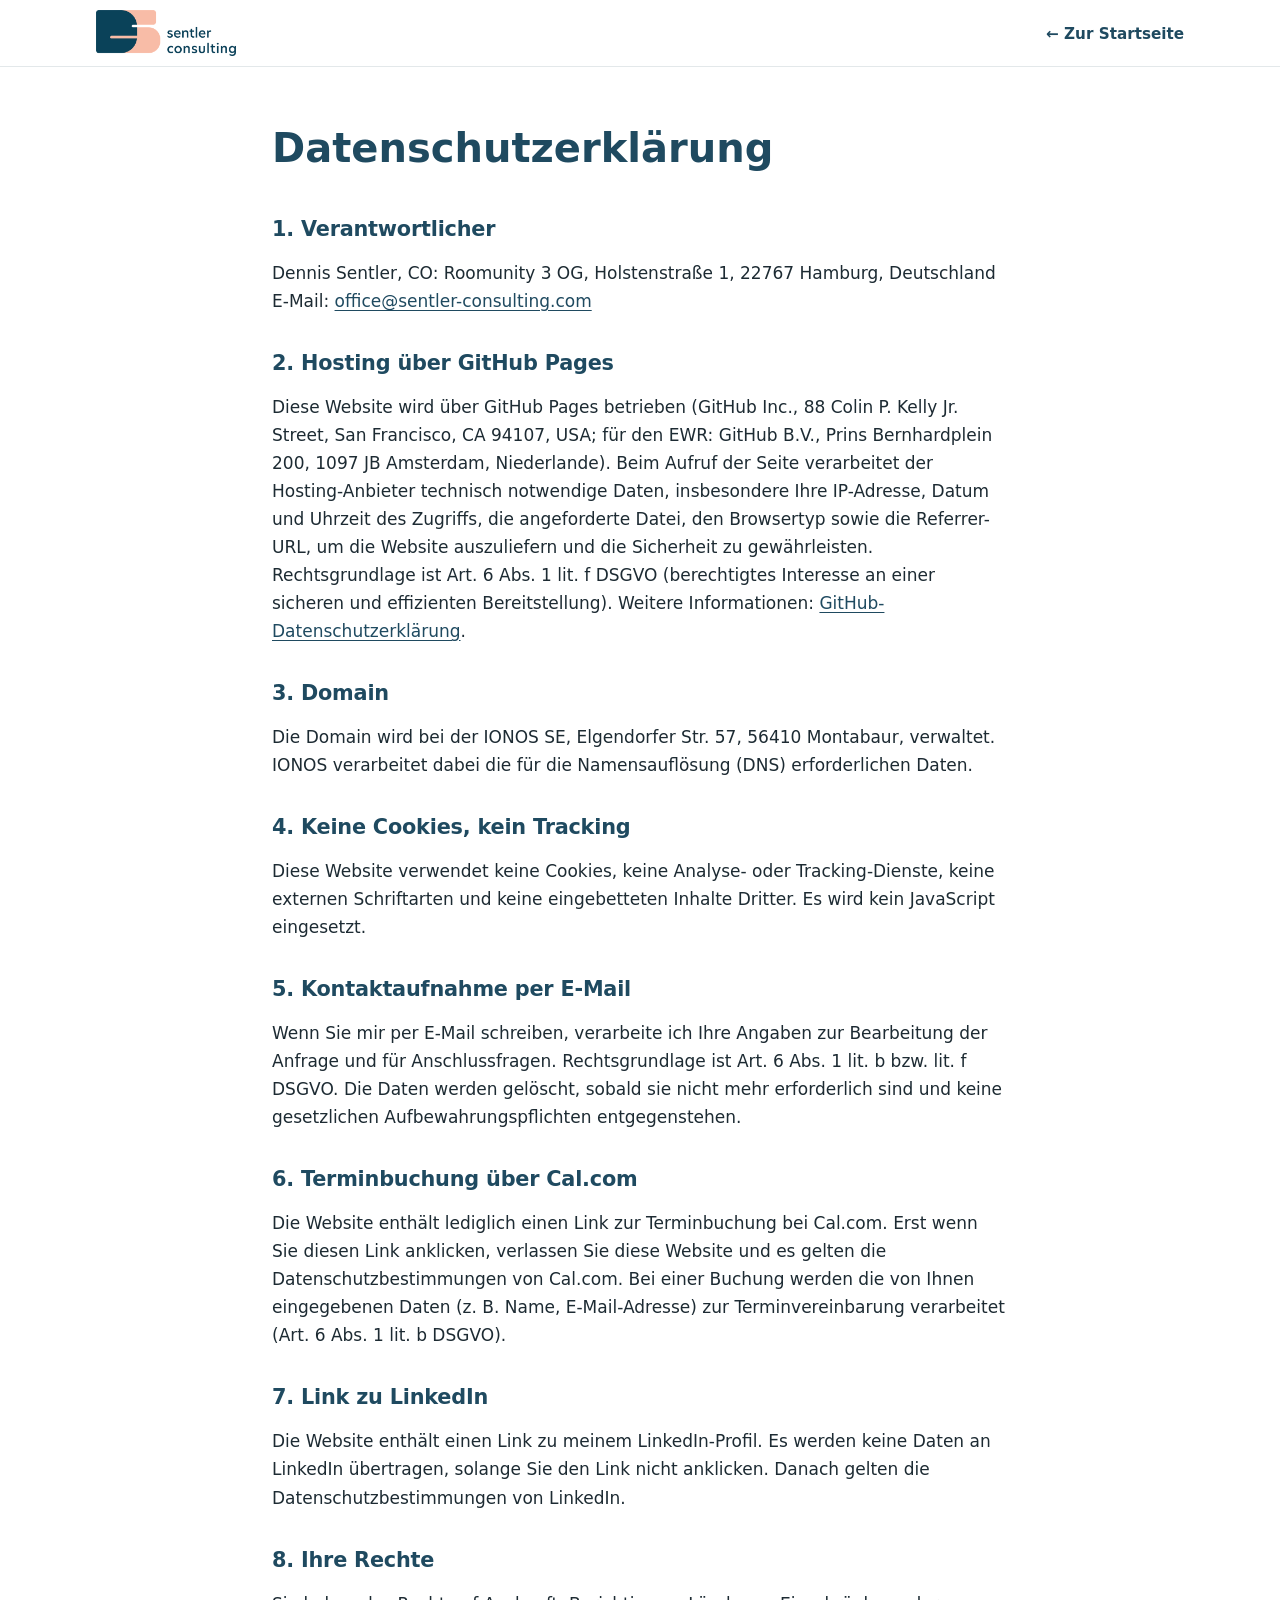
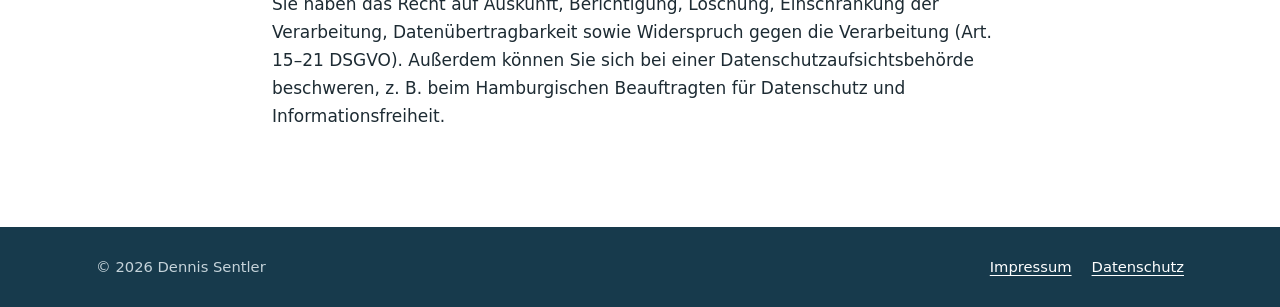
==== datenschutz.html @ a70841e4 "first commit" ====
<!DOCTYPE html>
<html lang="de">
<head>
  <meta charset="utf-8">
  <meta name="viewport" content="width=device-width, initial-scale=1">
  <title>Datenschutzerklärung – Dennis Sentler</title>
  <meta name="robots" content="noindex">
  <link rel="icon" type="image/png" href="assets/logo-mark.png">
  <link rel="stylesheet" href="styles.css">
</head>
<body>
  <header class="site-header">
    <div class="wrap">
      <a class="brand" href="index.html" aria-label="Zur Startseite"><picture><source media="(max-width: 40rem)" srcset="assets/logo-mark.png" width="400" height="271"><img src="assets/logo.png" alt="Sentler Consulting" width="1000" height="332"></picture></a>
      <nav aria-label="Hauptnavigation"><ul><li><a href="index.html">← Zur Startseite</a></li></ul></nav>
    </div>
  </header>
  <main class="wrap legal">
    <h1>Datenschutzerklärung</h1>

    <h2>1. Verantwortlicher</h2>
    <p>Dennis Sentler, CO: Roomunity 3 OG, Holstenstraße 1, 22767 Hamburg, Deutschland<br>
    E-Mail: <a href="mailto:office@sentler-consulting.com">office@sentler-consulting.com</a></p>

    <h2>2. Hosting über GitHub Pages</h2>
    <p>Diese Website wird über GitHub Pages betrieben (GitHub Inc., 88 Colin P. Kelly Jr. Street, San Francisco, CA 94107, USA; für den EWR: GitHub B.V., Prins Bernhardplein 200, 1097 JB Amsterdam, Niederlande). Beim Aufruf der Seite verarbeitet der Hosting-Anbieter technisch notwendige Daten, insbesondere Ihre IP-Adresse, Datum und Uhrzeit des Zugriffs, die angeforderte Datei, den Browsertyp sowie die Referrer-URL, um die Website auszuliefern und die Sicherheit zu gewährleisten. Rechtsgrundlage ist Art. 6 Abs. 1 lit. f DSGVO (berechtigtes Interesse an einer sicheren und effizienten Bereitstellung). Weitere Informationen: <a href="https://docs.github.com/de/site-policy/privacy-policies/github-general-privacy-statement" target="_blank" rel="noopener">GitHub-Datenschutzerklärung</a>.</p>

    <h2>3. Domain</h2>
    <p>Die Domain wird bei der IONOS SE, Elgendorfer Str. 57, 56410 Montabaur, verwaltet. IONOS verarbeitet dabei die für die Namensauflösung (DNS) erforderlichen Daten.</p>

    <h2>4. Keine Cookies, kein Tracking</h2>
    <p>Diese Website verwendet keine Cookies, keine Analyse- oder Tracking-Dienste, keine externen Schriftarten und keine eingebetteten Inhalte Dritter. Es wird kein JavaScript eingesetzt.</p>

    <h2>5. Kontaktaufnahme per E-Mail</h2>
    <p>Wenn Sie mir per E-Mail schreiben, verarbeite ich Ihre Angaben zur Bearbeitung der Anfrage und für Anschlussfragen. Rechtsgrundlage ist Art. 6 Abs. 1 lit. b bzw. lit. f DSGVO. Die Daten werden gelöscht, sobald sie nicht mehr erforderlich sind und keine gesetzlichen Aufbewahrungspflichten entgegenstehen.</p>

    <h2>6. Terminbuchung über Cal.com</h2>
    <p>Die Website enthält lediglich einen Link zur Terminbuchung bei Cal.com. Erst wenn Sie diesen Link anklicken, verlassen Sie diese Website und es gelten die Datenschutzbestimmungen von Cal.com. Bei einer Buchung werden die von Ihnen eingegebenen Daten (z. B. Name, E-Mail-Adresse) zur Terminvereinbarung verarbeitet (Art. 6 Abs. 1 lit. b DSGVO).</p>

    <h2>7. Link zu LinkedIn</h2>
    <p>Die Website enthält einen Link zu meinem LinkedIn-Profil. Es werden keine Daten an LinkedIn übertragen, solange Sie den Link nicht anklicken. Danach gelten die Datenschutzbestimmungen von LinkedIn.</p>

    <h2>8. Ihre Rechte</h2>
    <p>Sie haben das Recht auf Auskunft, Berichtigung, Löschung, Einschränkung der Verarbeitung, Datenübertragbarkeit sowie Widerspruch gegen die Verarbeitung (Art. 15–21 DSGVO). Außerdem können Sie sich bei einer Datenschutzaufsichtsbehörde beschweren, z. B. beim Hamburgischen Beauftragten für Datenschutz und Informationsfreiheit.</p>
  </main>
  <footer class="site-footer">
    <div class="wrap">
      <span>© 2026 Dennis Sentler</span>
      <nav aria-label="Rechtliches"><a href="impressum.html">Impressum</a><a href="datenschutz.html">Datenschutz</a></nav>
    </div>
  </footer>
</body>
</html>
---- styles.css ----
:root {
  --dark: #1f4a60;
  --dark-2: #173a4c;
  --peach: #f3c7b6;
  --peach-soft: #fbeee8;
  --ink: #1d2b33;
  --muted: #55656e;
  --line: #e3e8ea;
  --bg: #ffffff;
  --max: 68rem;
  --font: system-ui, -apple-system, "Segoe UI", Roboto, "Helvetica Neue", Arial, sans-serif;
}

*, *::before, *::after { box-sizing: border-box; }

html { scroll-behavior: smooth; scroll-padding-top: 5rem; }

body {
  margin: 0;
  font-family: var(--font);
  font-size: 1.0625rem;
  line-height: 1.65;
  color: var(--ink);
  background: var(--bg);
}

img { max-width: 100%; height: auto; display: block; }

a { color: var(--dark); text-underline-offset: 3px; }
a:hover { color: var(--dark-2); }

:focus-visible { outline: 3px solid var(--dark); outline-offset: 3px; border-radius: 2px; }

.wrap { width: min(100% - 2.5rem, var(--max)); margin-inline: auto; }

.skip {
  position: absolute; left: -999px; top: 0;
  background: var(--dark); color: #fff; padding: .6rem 1rem; z-index: 100;
}
.skip:focus { left: 0; }

/* Header */
.site-header {
  position: sticky; top: 0; z-index: 50;
  background: rgba(255, 255, 255, .96);
  border-bottom: 1px solid var(--line);
}
.site-header .wrap {
  display: flex; align-items: center; justify-content: space-between;
  gap: 1rem 2rem; flex-wrap: wrap; padding-block: .6rem;
}
.brand { display: flex; align-items: center; text-decoration: none; }
.brand img { height: 2.9rem; width: auto; }
.site-header nav ul {
  list-style: none; margin: 0; padding: 0;
  display: flex; flex-wrap: wrap; gap: .25rem 1.5rem;
}
.site-header nav a {
  text-decoration: none; font-weight: 600; font-size: .95rem;
  color: var(--dark); padding: .35rem 0; border-bottom: 2px solid transparent;
}
.site-header nav a:hover { border-bottom-color: var(--peach); }

/* Buttons */
.btn {
  font: inherit; font-weight: 700;
  padding: .85rem 1.5rem; border-radius: .5rem; text-decoration: none;
  border: 2px solid var(--dark); transition: background .15s, color .15s;
}
.btn { display: inline-flex; align-items: center; gap: .6rem; }
.icon { width: 1.3em; height: 1.3em; fill: currentColor; flex: none; }
.btn-primary { background: var(--peach); color: var(--dark); border-color: var(--peach); }
.btn-primary:hover { background: #f8d9cc; color: var(--dark); border-color: #f8d9cc; }
.btn-ghost { color: #fff; border-color: rgba(255, 255, 255, .55); }
.btn-ghost:hover { background: rgba(255, 255, 255, .1); color: #fff; }

/* Hero */
.hero { background: var(--dark); color: #fff; padding-block: clamp(3.5rem, 9vw, 7rem); }
.eyebrow {
  margin: 0 0 1rem; text-transform: uppercase; letter-spacing: .14em;
  font-size: .85rem; font-weight: 700; color: var(--peach);
}
.hero h1 {
  margin: 0 0 1.25rem; font-size: clamp(2.1rem, 6vw, 3.9rem);
  line-height: 1.1; letter-spacing: -.02em; max-width: 18ch;
}
.hero h1 span { color: var(--peach); }
.hero .lead { max-width: 42rem; font-size: 1.2rem; color: #dbe6eb; margin: 0 0 2rem; }
.cta { display: flex; flex-wrap: wrap; gap: .85rem; margin-bottom: 2.25rem; }
.facts {
  list-style: none; margin: 0; padding: 1.5rem 0 0;
  display: flex; flex-wrap: wrap; gap: .5rem 2.25rem;
  border-top: 1px solid rgba(255, 255, 255, .2); font-size: .98rem; color: #dbe6eb;
}
.facts strong { color: #fff; }

/* Sections */
section { padding-block: clamp(3rem, 7vw, 5.5rem); }
.alt { background: var(--peach-soft); }
h2 {
  margin: 0 0 .5rem; font-size: clamp(1.6rem, 4vw, 2.3rem);
  line-height: 1.2; color: var(--dark); letter-spacing: -.01em;
}
h2::after {
  content: ""; display: block; width: 3.5rem; height: 4px;
  background: var(--peach); margin-top: .7rem; border-radius: 2px;
}
.alt h2::after { background: var(--dark); }
.intro { color: var(--muted); max-width: 44rem; margin: 1rem 0 2.25rem; }
h3 { margin: 0 0 .4rem; font-size: 1.1rem; color: var(--dark); line-height: 1.3; }

.grid {
  display: grid; gap: 1.25rem;
  grid-template-columns: repeat(auto-fit, minmax(19rem, 1fr));
}
.card {
  background: #fff; border: 1px solid var(--line);
  border-top: 4px solid var(--peach); border-radius: .5rem; padding: 1.4rem;
}
.card p { margin: 0; color: var(--muted); font-size: .98rem; }

/* Referenzen / Logo-Karussell */
.refs { padding-block: 2.25rem; background: var(--bg); border-bottom: 1px solid var(--line); }
.refs h2 {
  font-size: .85rem; text-transform: uppercase; letter-spacing: .14em;
  color: var(--muted); text-align: center; margin-bottom: 1.5rem;
}
.refs h2::after { display: none; }
.marquee {
  display: flex; overflow: hidden;
  -webkit-mask-image: linear-gradient(90deg, transparent, #000 8%, #000 92%, transparent);
  mask-image: linear-gradient(90deg, transparent, #000 8%, #000 92%, transparent);
}
.marquee-track {
  flex: 0 0 auto; min-width: 100%; list-style: none; margin: 0; padding: 0;
  display: flex; align-items: center; justify-content: space-around; gap: 4rem; padding-right: 4rem;
  animation: scroll 28s linear infinite;
}
.marquee:hover .marquee-track { animation-play-state: paused; }
.marquee-track img { height: 2.6rem; width: auto; max-width: none; }
.marquee-track .interzero img { height: 2rem; }
.marquee-track .canyon img { height: 1.6rem; }
.marquee-track .amag img { height: 2.4rem; }
.marquee-track .windhoff img { height: 1.5rem; }
.marquee-track .mindsquare img { height: 2.8rem; }
/* optischer Ausgleich: Schwerpunkt der Logos auf eine gemeinsame Mittellinie */
.marquee-track .svlfg img { transform: translateY(-3px); }
.marquee-track .amag img { transform: translateY(3px); }
.marquee-track .interzero img { transform: translateY(-1px); }
.marquee-track .windhoff img { transform: translateY(1px); }
.marquee-track .mindsquare img { transform: translateY(1px); }
@keyframes scroll { to { transform: translateX(-100%); } }
@media (prefers-reduced-motion: reduce) {
  .marquee { flex-wrap: wrap; justify-content: center; -webkit-mask-image: none; mask-image: none; }
  .marquee-track { animation: none; flex-wrap: wrap; justify-content: center; padding: 0; gap: 1.5rem 3rem; }
  .marquee-track[aria-hidden="true"] { display: none; }
}

/* Leistungen: Ablauf */
.sub { font-size: 1.3rem; margin: 0 0 1.5rem; }
.steps { list-style: none; counter-reset: step; margin: 0 0 3.5rem; padding: 0; display: grid; gap: 1.5rem; }
.steps li { counter-increment: step; position: relative; padding-left: 3.4rem; }
.steps li::before {
  content: counter(step); position: absolute; left: 0; top: 0;
  width: 2.4rem; height: 2.4rem; border-radius: 50%;
  background: var(--dark); color: #fff; font-weight: 700; display: grid; place-items: center;
}
.steps li:not(:last-child)::after {
  content: ""; position: absolute; left: 1.1rem; top: 2.6rem; bottom: -1.3rem; width: 2px; background: var(--peach);
}
.steps h4 { margin: 0 0 .3rem; font-size: 1.05rem; color: var(--dark); line-height: 1.3; }
.steps p { margin: 0; color: var(--muted); font-size: .96rem; }
@media (min-width: 60rem) {
  .steps { grid-template-columns: repeat(5, 1fr); }
  .steps li { padding: 3.4rem 0 0; }
  .steps li:not(:last-child)::after { left: 2.9rem; right: -1.5rem; top: 1.1rem; bottom: auto; width: auto; height: 2px; }
}
.card.key { border-top-color: var(--dark); background: var(--peach-soft); }

/* Expertise */
.skills { display: grid; gap: 1.75rem 1.25rem; grid-template-columns: repeat(auto-fit, minmax(17rem, 1fr)); }
.skills > div { padding: 0; }
.skills h3 { padding-bottom: .5rem; border-bottom: 2px solid var(--dark); margin-bottom: .8rem; }
.tags { list-style: none; margin: 0; padding: 0; display: flex; flex-wrap: wrap; gap: .45rem; }
.tags li {
  background: #fff; color: var(--dark); border: 1px solid #ecd6cb; border-radius: 999px;
  padding: .25rem .8rem; font-size: .92rem; font-weight: 600;
}
.tags li.key { background: var(--dark); border-color: var(--dark); color: #fff; }
.tags-lg li { font-size: 1.05rem; padding: .4rem 1.1rem; }

/* About */
.about { display: grid; gap: 2.5rem; grid-template-columns: 1fr; margin-top: 2rem; }
@media (min-width: 55rem) { .about { grid-template-columns: 1.4fr 1fr; } }
.about p { margin: 0 0 1rem; }
.principles { list-style: none; margin: 0; padding: 0; display: grid; gap: .9rem; }
.principles li {
  background: var(--peach-soft); border-left: 4px solid var(--dark);
  padding: .9rem 1.1rem; border-radius: 0 .5rem .5rem 0;
}
.principles strong { display: block; color: var(--dark); }

/* Collaboration */
.ticks { list-style: none; margin: 0; padding: 0; display: grid; gap: .9rem 2rem; grid-template-columns: repeat(auto-fit, minmax(18rem, 1fr)); }
.ticks li { position: relative; padding-left: 1.9rem; }
.ticks strong { display: block; color: var(--dark); }
.ticks li::before {
  content: ""; position: absolute; left: 0; top: .45rem;
  width: .9rem; height: .5rem; border-left: 3px solid var(--dark); border-bottom: 3px solid var(--dark);
  transform: rotate(-45deg);
}

/* Zusammenarbeit: Modelle */
.models { display: grid; gap: 1.25rem; grid-template-columns: repeat(auto-fit, minmax(19rem, 1fr)); margin-bottom: 1.5rem; }
.model { padding: 1.75rem; }
.model h3 { font-size: 1.4rem; margin-bottom: .6rem; }
.model p { margin-bottom: 1.1rem; }
.badge {
  display: inline-block; margin-bottom: .8rem; padding: .2rem .75rem; border-radius: 999px;
  background: var(--peach); color: var(--dark); font-size: .78rem; font-weight: 700;
  text-transform: uppercase; letter-spacing: .08em;
}
.ticks-1 { grid-template-columns: 1fr; gap: .6rem; }
.combo {
  margin: 0 0 3.5rem; padding: 1rem 1.25rem; background: #fff;
  border: 1px dashed var(--dark); border-radius: .5rem;
}
.combo strong { color: var(--dark); }
.note {
  margin-top: 3rem; background: #fff; border-left: 4px solid var(--dark);
  border-radius: 0 .5rem .5rem 0; padding: 1.4rem 1.6rem;
}
.note h3 { margin-bottom: .5rem; }
.note p { margin: 0; color: var(--muted); }

/* Contact */
.contact { background: var(--dark); color: #fff; }
.contact h2 { color: #fff; }
.contact h2::after { background: var(--peach); }
.contact .intro { color: #dbe6eb; }
.contact-grid { display: grid; gap: 2rem; grid-template-columns: repeat(auto-fit, minmax(18rem, 1fr)); align-items: start; }
.contact dl { margin: 0; display: grid; grid-template-columns: auto 1fr; gap: .6rem 1.25rem; }
.contact dt { color: var(--peach); font-weight: 700; }
.contact dd { margin: 0; }
.contact a:not(.btn) { color: #fff; }
.booking { background: rgba(255, 255, 255, .08); border: 1px solid rgba(255, 255, 255, .2); border-radius: .75rem; padding: 1.75rem; }
.booking h3 { color: #fff; font-size: 1.3rem; }
.booking p { margin: 0 0 1.25rem; color: #dbe6eb; }

/* Kontakt mit Cal.com-Embed (index-v2) */
.contact-grid.cal {
  grid-template-columns: 1fr; gap: 2.5rem; align-items: start;
  grid-template-areas: "intro" "cal" "direct";
}
@media (min-width: 62rem) {
  .contact-grid.cal {
    grid-template-columns: 1fr 1fr; column-gap: 4rem; row-gap: 2.5rem;
    grid-template-areas: "intro cal" "direct cal";
  }
}
.cal-intro { grid-area: intro; }
.cal-wrap { grid-area: cal; min-width: 0; }
.direct { grid-area: direct; }
.cal-intro h3 { color: #fff; font-size: 1.6rem; margin-bottom: .6rem; }
.cal-intro p { margin: 0 0 1.5rem; color: #dbe6eb; max-width: 34rem; }
.facts-list { list-style: none; margin: 0; padding: 0; display: grid; gap: .85rem; }
.facts-list li { display: flex; align-items: center; gap: .9rem; font-weight: 600; }
.fl-icon {
  flex: none; display: grid; place-items: center; width: 2.4rem; height: 2.4rem; border-radius: 50%;
  background: rgba(243, 199, 182, .16); color: var(--peach);
}
.fl-icon .icon { width: 1.25rem; height: 1.25rem; fill: none; stroke: currentColor; stroke-width: 2; stroke-linecap: round; stroke-linejoin: round; }
.direct h3 { color: #fff; font-size: 1.15rem; margin-bottom: .75rem; }
.contact-grid.cal dl { display: block; }
.contact-grid.cal dl > div {
  display: grid; grid-template-columns: 7rem 1fr; gap: 1rem; align-items: baseline;
  padding: .75rem 0; border-top: 1px solid rgba(255, 255, 255, .2);
}
.contact-grid.cal dl > div:last-child { border-bottom: 1px solid rgba(255, 255, 255, .2); }
.contact-grid.cal dt { font-size: .82rem; text-transform: uppercase; letter-spacing: .1em; }
/* Unter ~48rem Breite nutzt Cal.com sein schlichtes Einzelspalten-Layout (ohne Rahmen und Branding-Zeile) */
.cal-embed { width: 100%; max-width: 40rem; min-height: 34rem; margin: 0 auto 1rem; overflow: auto; background: #fff; border-radius: .75rem; }
.fallback { margin: 0; font-size: .92rem; color: #dbe6eb; text-align: center; }
.cal-wrap .fallback a, .cal-wrap noscript a { color: #fff; }

/* Footer */
.site-footer { background: var(--dark-2); color: #c5d3da; padding-block: 1.75rem; font-size: .92rem; }
.site-footer .wrap { display: flex; flex-wrap: wrap; justify-content: space-between; gap: .75rem 2rem; }
.site-footer a { color: #fff; margin-left: 1.25rem; }
.site-footer a:first-child { margin-left: 0; }

/* Legal pages */
.legal { padding-block: 3rem 5rem; max-width: 46rem; }
.legal h1 { color: var(--dark); font-size: clamp(1.8rem, 5vw, 2.5rem); margin: 0 0 1.5rem; }
.legal h2 { font-size: 1.3rem; margin-top: 2.25rem; }
.legal h2::after { display: none; }
.legal address { font-style: normal; }

@media (prefers-reduced-motion: reduce) { html { scroll-behavior: auto; } .btn { transition: none; } }

@media print {
  .site-header, .cta { display: none; }
  .hero, .contact { background: none; color: #000; }
}
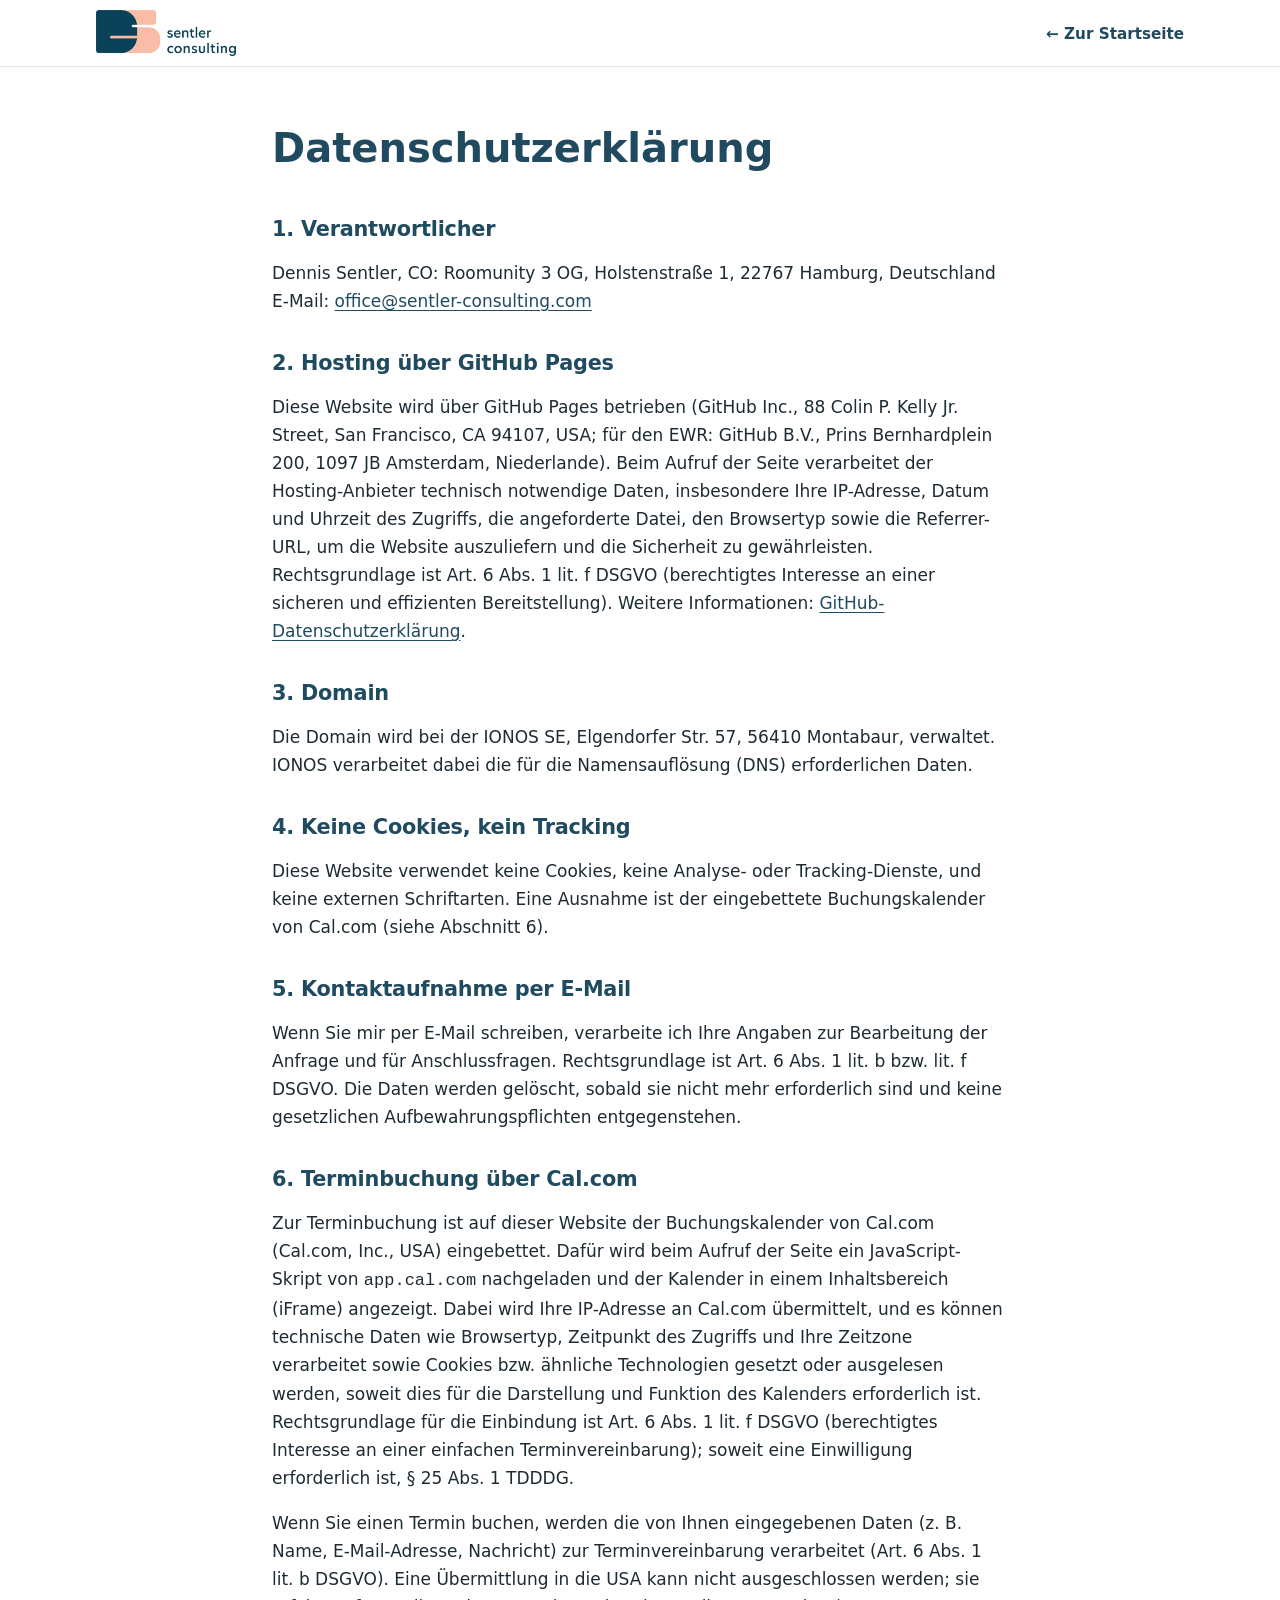
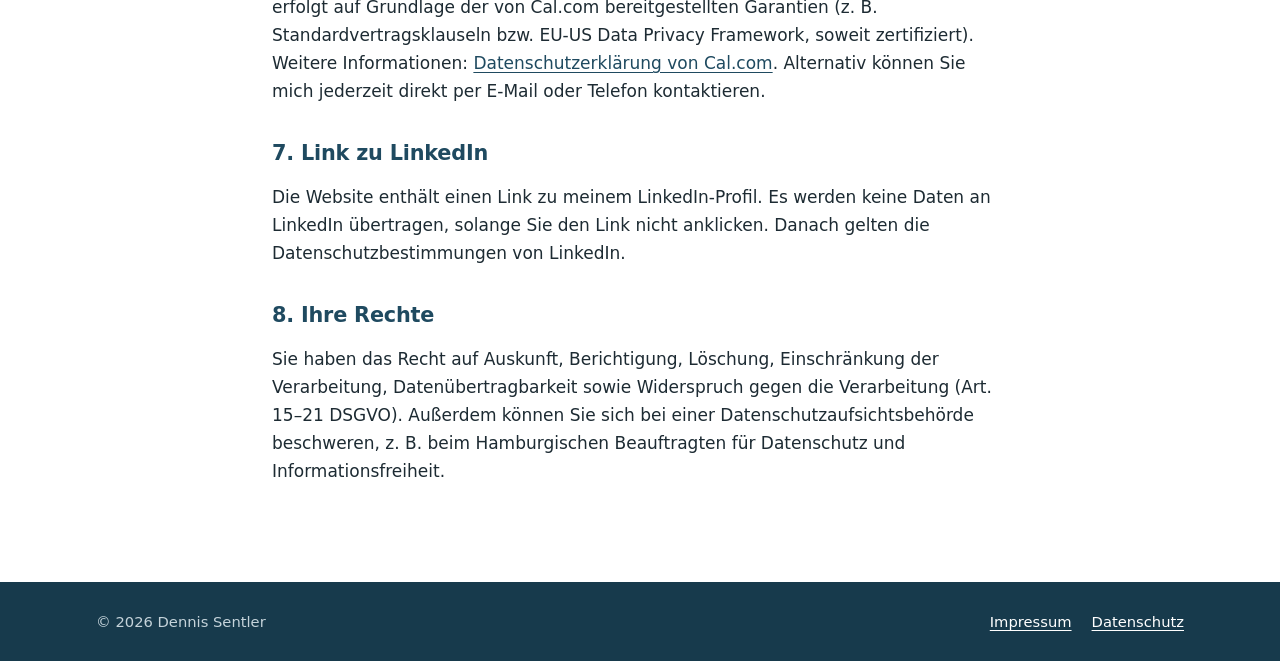
==== commit db680c39: "favicon" ====
--- a/datenschutz.html
+++ b/datenschutz.html
@@ -5,7 +5,7 @@
   <meta name="viewport" content="width=device-width, initial-scale=1">
   <title>Datenschutzerklärung – Dennis Sentler</title>
   <meta name="robots" content="noindex">
-  <link rel="icon" type="image/png" href="assets/logo-mark.png">
+  <link rel="icon" type="image/svg+xml" href="assets/favicon.svg">
   <link rel="stylesheet" href="styles.css">
 </head>
 <body>
@@ -29,13 +29,14 @@
     <p>Die Domain wird bei der IONOS SE, Elgendorfer Str. 57, 56410 Montabaur, verwaltet. IONOS verarbeitet dabei die für die Namensauflösung (DNS) erforderlichen Daten.</p>
 
     <h2>4. Keine Cookies, kein Tracking</h2>
-    <p>Diese Website verwendet keine Cookies, keine Analyse- oder Tracking-Dienste, keine externen Schriftarten und keine eingebetteten Inhalte Dritter. Es wird kein JavaScript eingesetzt.</p>
+    <p>Diese Website verwendet keine Cookies, keine Analyse- oder Tracking-Dienste, und keine externen Schriftarten. Eine Ausnahme ist der eingebettete Buchungskalender von Cal.com (siehe Abschnitt 6).</p>
 
     <h2>5. Kontaktaufnahme per E-Mail</h2>
     <p>Wenn Sie mir per E-Mail schreiben, verarbeite ich Ihre Angaben zur Bearbeitung der Anfrage und für Anschlussfragen. Rechtsgrundlage ist Art. 6 Abs. 1 lit. b bzw. lit. f DSGVO. Die Daten werden gelöscht, sobald sie nicht mehr erforderlich sind und keine gesetzlichen Aufbewahrungspflichten entgegenstehen.</p>
 
     <h2>6. Terminbuchung über Cal.com</h2>
-    <p>Die Website enthält lediglich einen Link zur Terminbuchung bei Cal.com. Erst wenn Sie diesen Link anklicken, verlassen Sie diese Website und es gelten die Datenschutzbestimmungen von Cal.com. Bei einer Buchung werden die von Ihnen eingegebenen Daten (z. B. Name, E-Mail-Adresse) zur Terminvereinbarung verarbeitet (Art. 6 Abs. 1 lit. b DSGVO).</p>
+    <p>Zur Terminbuchung ist auf dieser Website der Buchungskalender von Cal.com (Cal.com, Inc., USA) eingebettet. Dafür wird beim Aufruf der Seite ein JavaScript-Skript von <code>app.cal.com</code> nachgeladen und der Kalender in einem Inhaltsbereich (iFrame) angezeigt. Dabei wird Ihre IP-Adresse an Cal.com übermittelt, und es können technische Daten wie Browsertyp, Zeitpunkt des Zugriffs und Ihre Zeitzone verarbeitet sowie Cookies bzw. ähnliche Technologien gesetzt oder ausgelesen werden, soweit dies für die Darstellung und Funktion des Kalenders erforderlich ist. Rechtsgrundlage für die Einbindung ist Art. 6 Abs. 1 lit. f DSGVO (berechtigtes Interesse an einer einfachen Terminvereinbarung); soweit eine Einwilligung erforderlich ist, § 25 Abs. 1 TDDDG.</p>
+    <p>Wenn Sie einen Termin buchen, werden die von Ihnen eingegebenen Daten (z. B. Name, E-Mail-Adresse, Nachricht) zur Terminvereinbarung verarbeitet (Art. 6 Abs. 1 lit. b DSGVO). Eine Übermittlung in die USA kann nicht ausgeschlossen werden; sie erfolgt auf Grundlage der von Cal.com bereitgestellten Garantien (z. B. Standardvertragsklauseln bzw. EU-US Data Privacy Framework, soweit zertifiziert). Weitere Informationen: <a href="https://cal.com/privacy" target="_blank" rel="noopener">Datenschutzerklärung von Cal.com</a>. Alternativ können Sie mich jederzeit direkt per E-Mail oder Telefon kontaktieren.</p>
 
     <h2>7. Link zu LinkedIn</h2>
     <p>Die Website enthält einen Link zu meinem LinkedIn-Profil. Es werden keine Daten an LinkedIn übertragen, solange Sie den Link nicht anklicken. Danach gelten die Datenschutzbestimmungen von LinkedIn.</p>
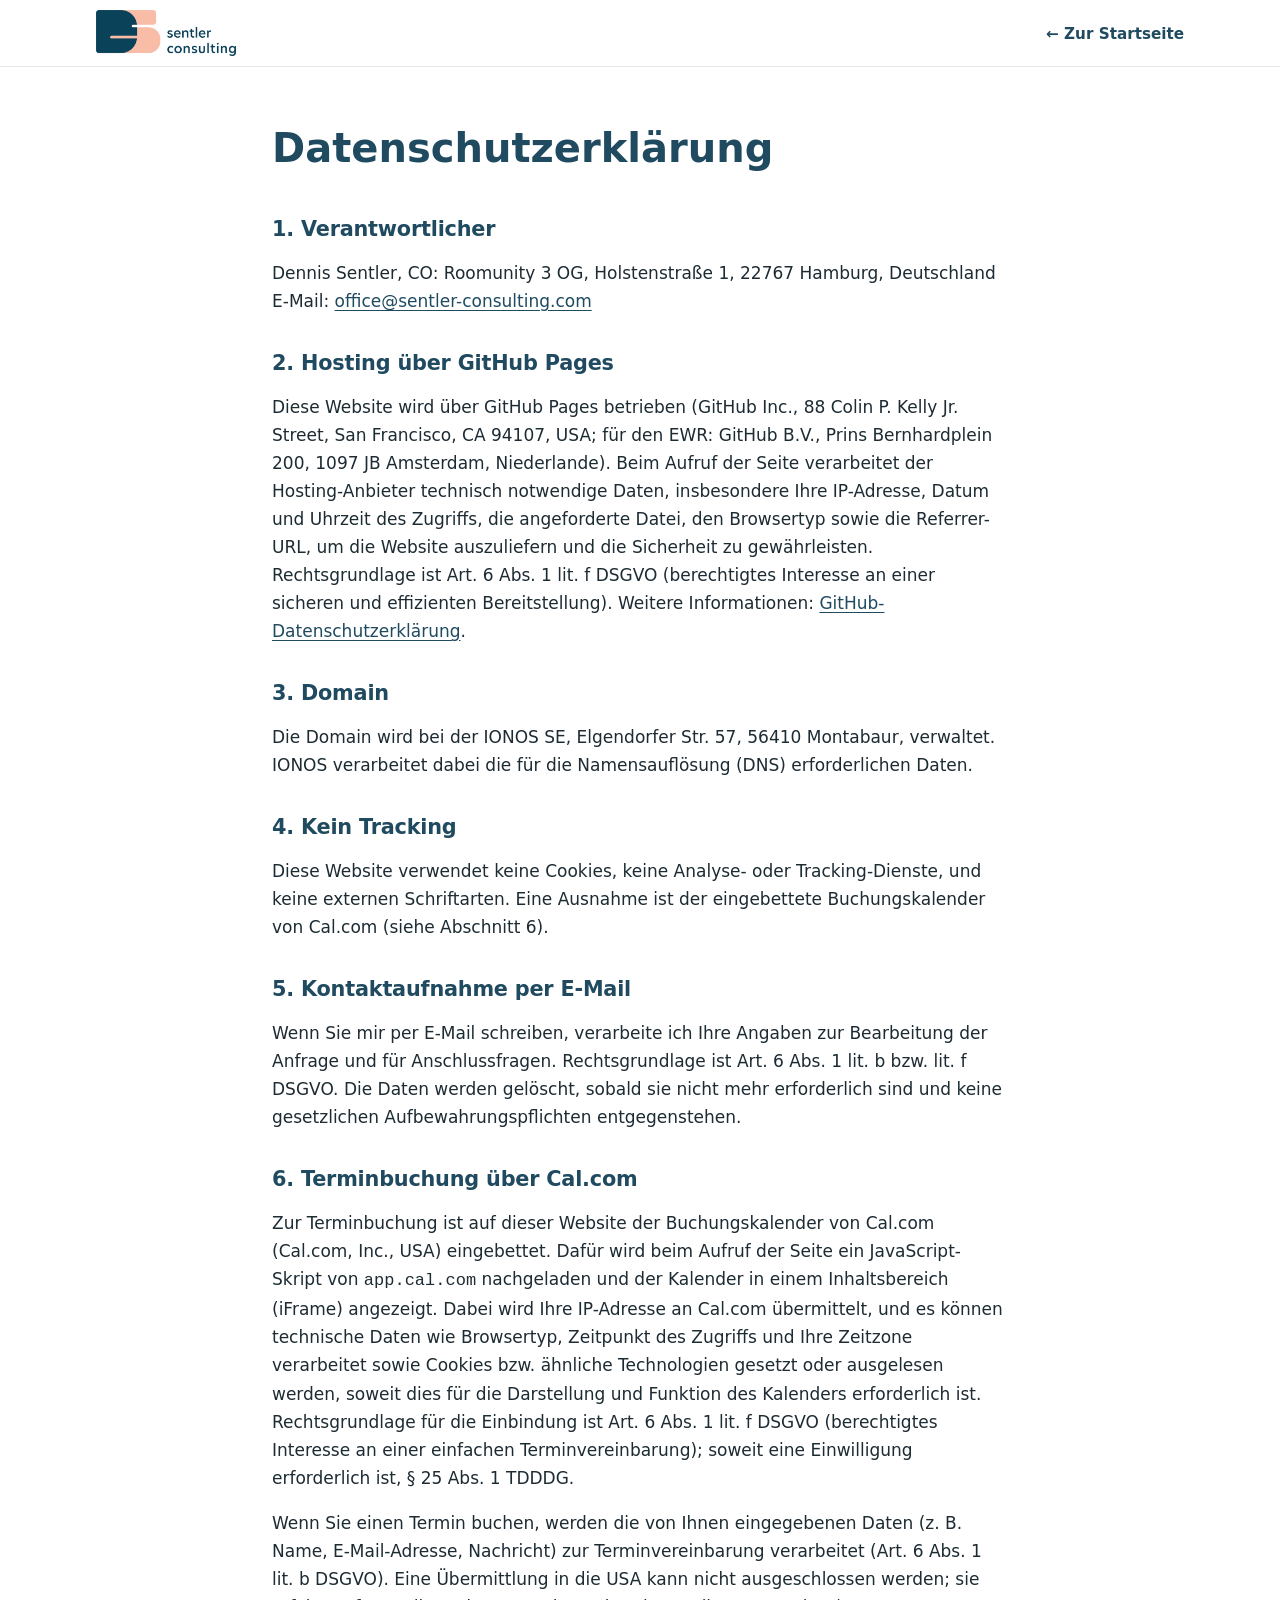
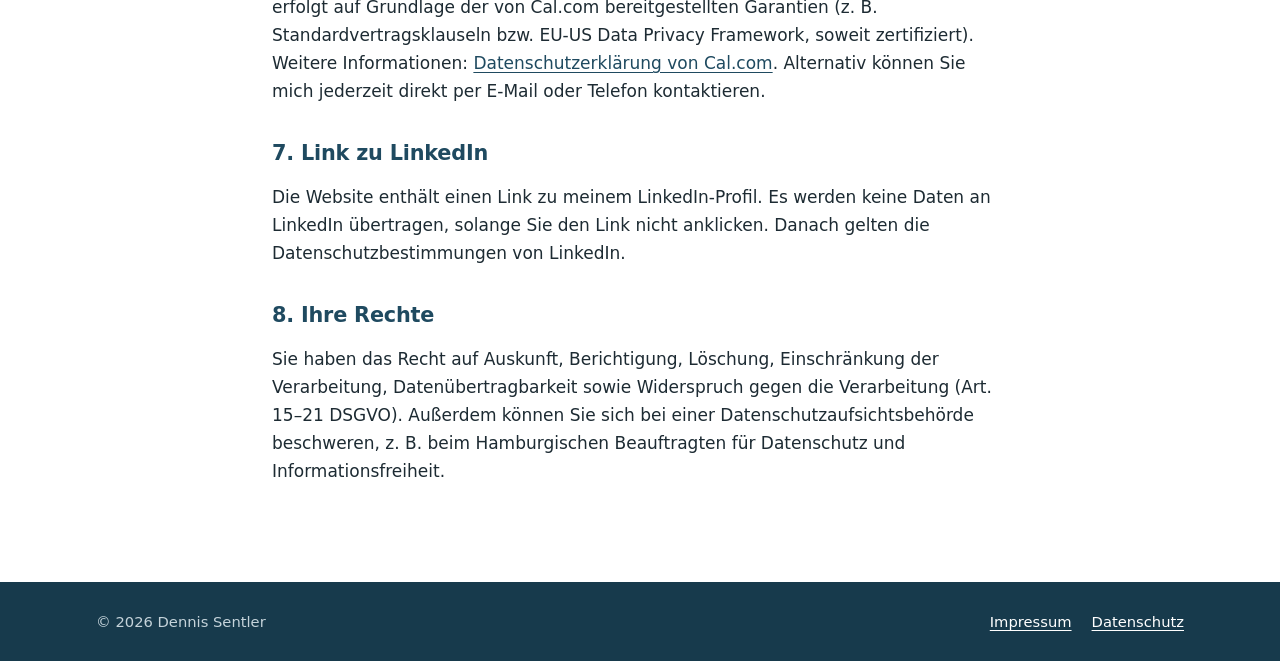
==== commit 951f7024: "push" ====
--- a/datenschutz.html
+++ b/datenschutz.html
@@ -28,7 +28,7 @@
     <h2>3. Domain</h2>
     <p>Die Domain wird bei der IONOS SE, Elgendorfer Str. 57, 56410 Montabaur, verwaltet. IONOS verarbeitet dabei die für die Namensauflösung (DNS) erforderlichen Daten.</p>
 
-    <h2>4. Keine Cookies, kein Tracking</h2>
+    <h2>4. Kein Tracking</h2>
     <p>Diese Website verwendet keine Cookies, keine Analyse- oder Tracking-Dienste, und keine externen Schriftarten. Eine Ausnahme ist der eingebettete Buchungskalender von Cal.com (siehe Abschnitt 6).</p>
 
     <h2>5. Kontaktaufnahme per E-Mail</h2>
--- a/styles.css
+++ b/styles.css
@@ -15,6 +15,14 @@
 
 html { scroll-behavior: smooth; scroll-padding-top: 5rem; }
 
+sup.reg {
+  font-size: 0.6em;
+  line-height: 0;       /* verhindert, dass die Zeile höher wird */
+  vertical-align: super;
+  margin-left: 0.05em;
+  font-weight: 400;
+}
+
 body {
   margin: 0;
   font-family: var(--font);
@@ -59,7 +67,15 @@
   text-decoration: none; font-weight: 600; font-size: .95rem;
   color: var(--dark); padding: .35rem 0; border-bottom: 2px solid transparent;
 }
-.site-header nav a:hover { border-bottom-color: var(--peach); }
+.site-header nav a:hover { color: var(--dark-2); }
+.site-header nav a[aria-current="true"] { color: var(--dark-2); }
+.site-header nav ul { position: relative; }
+.nav-indicator {
+  position: absolute; left: 0; top: 0; height: 2px; width: 0; background: var(--peach);
+  border-radius: 2px; opacity: 0; pointer-events: none;
+}
+.nav-indicator.ready { transition: transform .35s cubic-bezier(.4, 0, .2, 1), width .35s cubic-bezier(.4, 0, .2, 1), opacity .2s; }
+@media (prefers-reduced-motion: reduce) { .nav-indicator.ready { transition: none; } }
 
 /* Buttons */
 .btn {
@@ -85,8 +101,27 @@
   line-height: 1.1; letter-spacing: -.02em; max-width: 18ch;
 }
 .hero h1 span { color: var(--peach); }
-.hero .lead { max-width: 42rem; font-size: 1.2rem; color: #dbe6eb; margin: 0 0 2rem; }
-.cta { display: flex; flex-wrap: wrap; gap: .85rem; margin-bottom: 2.25rem; }
+.hero .signature { display: block; width: clamp(16rem, 62vw, 30rem); max-width: 100%; height: auto; margin: 0 0 1.25rem -.4rem; }
+.hero .lead strong { color: var(--peach); font-weight: 700; }
+.hero .lead { max-width: none; font-size: 1.2rem; color: #dbe6eb; margin: 0 0 2rem; }
+.hero .lead-hook {
+  display: block; margin-bottom: .6rem; color: #fff; font-weight: 700;
+  font-size: clamp(1.3rem, 3.2vw, 1.75rem); line-height: 1.25;
+}
+.hero .lead-hook span { display: inline-block; }
+@media (max-width: 23rem) { .hero .lead-hook { font-size: 1.1rem; } }
+.hero .lead-body { display: block; max-width: 42rem; }
+.nw { white-space: nowrap; }
+.cta { display: flex; flex-wrap: nowrap; align-items: stretch; gap: .85rem; margin-bottom: 2.25rem; }
+.btn-icon { padding-inline: 1rem; flex: none; justify-content: center; }
+.btn-icon .icon { width: 1.5em; height: 1.5em; }
+.cta .btn-primary { white-space: nowrap; }
+@media (max-width: 30rem) {
+  .cta { gap: .6rem; }
+  .cta .btn { padding: .8rem .85rem; }
+  .cta .btn-primary { font-size: .95rem; gap: .45rem; }
+}
+@media (max-width: 22rem) { .cta .btn-primary { font-size: .85rem; } .cta .btn-primary .icon { display: none; } }
 .facts {
   list-style: none; margin: 0; padding: 1.5rem 0 0;
   display: flex; flex-wrap: wrap; gap: .5rem 2.25rem;
@@ -126,11 +161,7 @@
   color: var(--muted); text-align: center; margin-bottom: 1.5rem;
 }
 .refs h2::after { display: none; }
-.marquee {
-  display: flex; overflow: hidden;
-  -webkit-mask-image: linear-gradient(90deg, transparent, #000 8%, #000 92%, transparent);
-  mask-image: linear-gradient(90deg, transparent, #000 8%, #000 92%, transparent);
-}
+.marquee { display: flex; overflow: hidden; }
 .marquee-track {
   flex: 0 0 auto; min-width: 100%; list-style: none; margin: 0; padding: 0;
   display: flex; align-items: center; justify-content: space-around; gap: 4rem; padding-right: 4rem;
@@ -144,14 +175,14 @@
 .marquee-track .windhoff img { height: 1.5rem; }
 .marquee-track .mindsquare img { height: 2.8rem; }
 /* optischer Ausgleich: Schwerpunkt der Logos auf eine gemeinsame Mittellinie */
-.marquee-track .svlfg img { transform: translateY(-3px); }
-.marquee-track .amag img { transform: translateY(3px); }
-.marquee-track .interzero img { transform: translateY(-1px); }
-.marquee-track .windhoff img { transform: translateY(1px); }
-.marquee-track .mindsquare img { transform: translateY(1px); }
+.marquee-track .svlfg img { position: relative; top: -3px; }
+.marquee-track .amag img { position: relative; top: 3px; }
+.marquee-track .interzero img { position: relative; top: -1px; }
+.marquee-track .windhoff img { position: relative; top: 1px; }
+.marquee-track .mindsquare img { position: relative; top: 1px; }
 @keyframes scroll { to { transform: translateX(-100%); } }
 @media (prefers-reduced-motion: reduce) {
-  .marquee { flex-wrap: wrap; justify-content: center; -webkit-mask-image: none; mask-image: none; }
+  .marquee { flex-wrap: wrap; justify-content: center; }
   .marquee-track { animation: none; flex-wrap: wrap; justify-content: center; padding: 0; gap: 1.5rem 3rem; }
   .marquee-track[aria-hidden="true"] { display: none; }
 }
@@ -191,14 +222,17 @@
 
 /* About */
 .about { display: grid; gap: 2.5rem; grid-template-columns: 1fr; margin-top: 2rem; }
-@media (min-width: 55rem) { .about { grid-template-columns: 1.4fr 1fr; } }
+@media (min-width: 55rem) { .about { grid-template-columns: 1.5fr 1fr; align-items: center; } }
 .about p { margin: 0 0 1rem; }
-.principles { list-style: none; margin: 0; padding: 0; display: grid; gap: .9rem; }
-.principles li {
-  background: var(--peach-soft); border-left: 4px solid var(--dark);
-  padding: .9rem 1.1rem; border-radius: 0 .5rem .5rem 0;
-}
-.principles strong { display: block; color: var(--dark); }
+.portrait {
+  margin: 0 .7rem .7rem 0; max-width: 24rem; width: 100%; justify-self: center;
+  overflow: hidden; border-radius: 1rem; box-shadow: .7rem .7rem 0 var(--peach);
+}
+@media (max-width: 54.99rem) { .portrait { order: -1; max-width: 17rem; margin: 0 auto .7rem; } }
+.portrait img {
+  display: block; width: 100%; height: auto; aspect-ratio: 4 / 5; object-fit: cover; object-position: 50% 18%;
+  transform: scale(1.22); transform-origin: 53% 29%;
+}
 
 /* Collaboration */
 .ticks { list-style: none; margin: 0; padding: 0; display: grid; gap: .9rem 2rem; grid-template-columns: repeat(auto-fit, minmax(18rem, 1fr)); }
@@ -269,6 +303,7 @@
   flex: none; display: grid; place-items: center; width: 2.4rem; height: 2.4rem; border-radius: 50%;
   background: rgba(243, 199, 182, .16); color: var(--peach);
 }
+.fl-icon .icon.solid { fill: currentColor; stroke: none; }
 .fl-icon .icon { width: 1.25rem; height: 1.25rem; fill: none; stroke: currentColor; stroke-width: 2; stroke-linecap: round; stroke-linejoin: round; }
 .direct h3 { color: #fff; font-size: 1.15rem; margin-bottom: .75rem; }
 .contact-grid.cal dl { display: block; }
